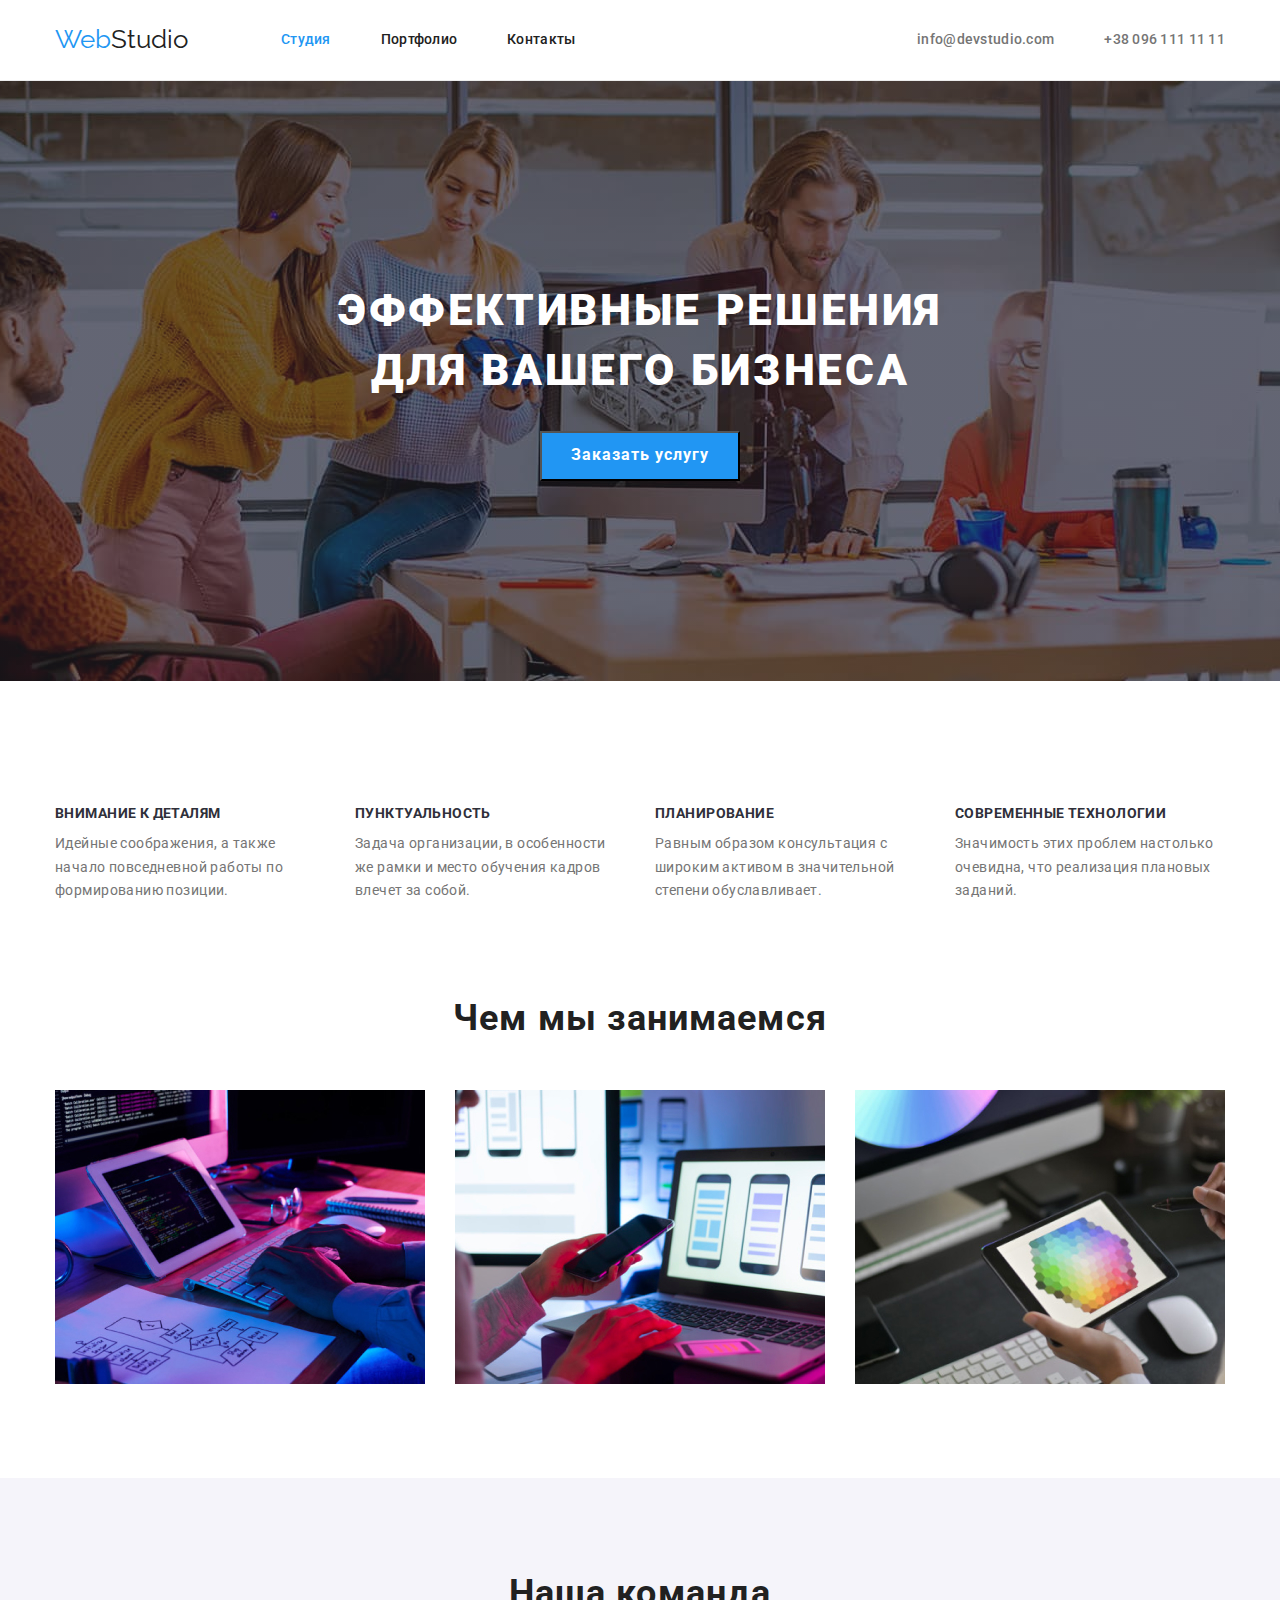
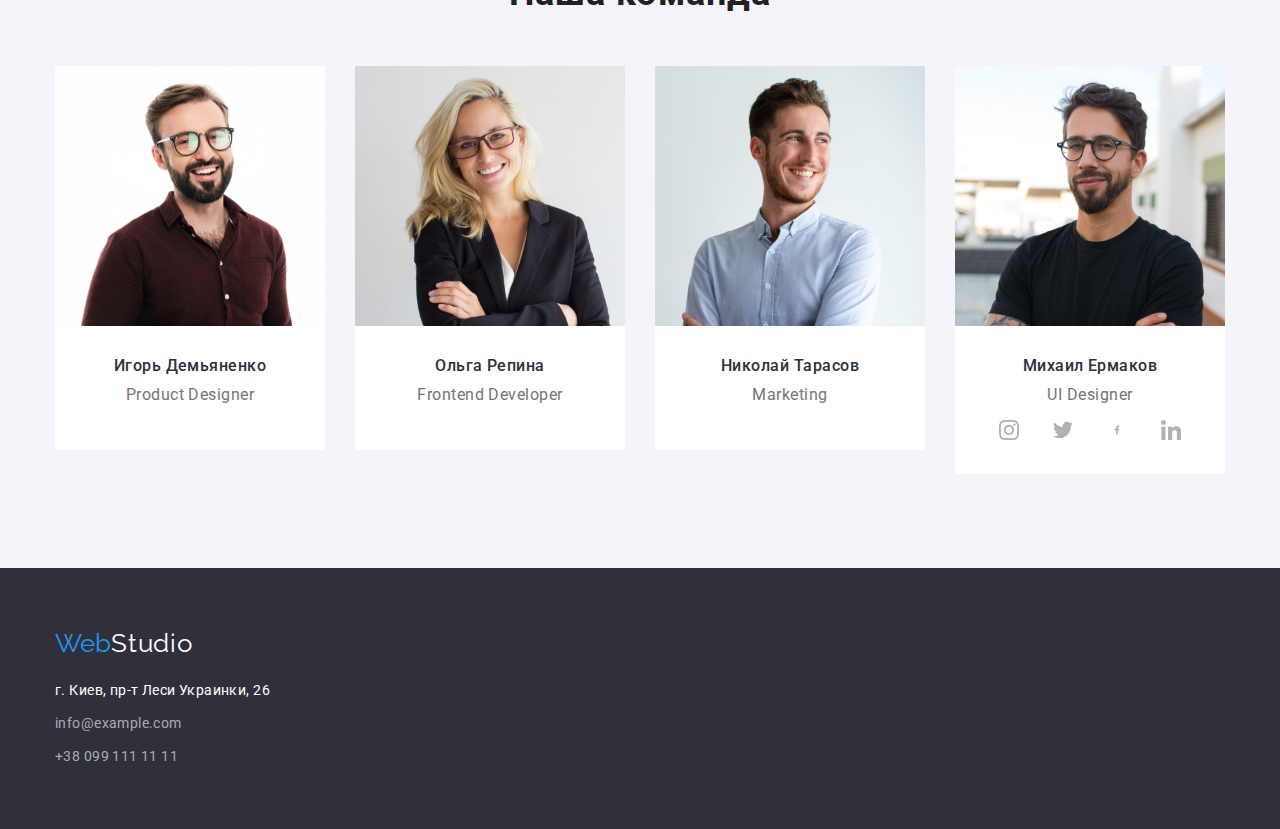
==== index.html @ e54b3e19 "Добавляет svg." ====
<!DOCTYPE html>
<html lang="en">
<head>
    <meta charset="UTF-8">
    <meta http-equiv="X-UA-Compatible" content="IE=edge">
    <meta name="viewport" content="width=device-width, initial-scale=1.0">
    <title>Document</title>
    <link href="https://fonts.googleapis.com/css2?family=Raleway:wght@700&family=Roboto:wght@400;500;700;900&display=swap" rel="stylesheet">
    <link rel="stylesheet" href="https://cdnjs.cloudflare.com/ajax/libs/modern-normalize/1.1.0/modern-normalize.min.css">
    <link rel="stylesheet" href="./css/styles.css">
</head>
<body>
    <!--Шапка-->
    <header class="header">
        <div class="container main-nav-contact">
            <nav>
                <a href="./" class="link">
                <span class="сompany-logo">Web</span><span class="сompany-logo-blak">Studio</span>
                </a>
                <ul class="sait-nav list"> 
                    <li class="sait-nav-li"><a href="./index.html" class="link-nav current">Студия</a></li>
                    <li class="sait-nav-li"><a href="./portfolio.html" class="link-nav">Портфолио</a></li>
                    <li class="sait-nav-li"><a href="" class="link-nav">Контакты</a></li>
                </ul>
            </nav>
            <ul class="list">
                <li class="work-mail-li"><a href="mailto:info@devstudio.com" class="work-mail">info@devstudio.com</a></li>
                <li class="work-mail-li"><a href="tel:+380961111111" class="work-mail"> +38 096 111 11 11</a></li>
            </ul>
        </div>
    </header>
    <main>
        <!--Заказ услуги-->
        <section class="hero overlay">
            <div class="container">
                <h1 class="hero-title">Эффективные решения <br> для вашего бизнеса</h1>
                <button type="button" class="button-clik">Заказать услугу</button>
            </div>
        </section>
        <!--Особенности-->
        
        <section class="section">
            <div class="container">
                <h2 class="visually-hidden">Преимущества</h2>
                <ul class="section-title">
                    <li class="description">
                        <h3 class="text">Внимание к деталям</h3> 
                        <p class="title">Идейные соображения, а также начало повседневной работы по формированию позиции.</p> 
                    </li>
                    <li class="description">
                        <h3 class="text">Пунктуальность</h3>
                        <p class="title">Задача организации, в особенности же рамки и место обучения кадров влечет за собой.</p>
                    </li>
                    <li class="description">
                        <h3 class="text">Планирование</h3>
                        <p class="title">Равным образом консультация с широким активом в значительной степени обуславливает.</p>
                    </li>
                    <li class="description">
                        <h3 class="text">Современные технологии</h3>
                        <p class="title">Значимость этих проблем настолько очевидна, что реализация плановых заданий.</p>
                    </li>
                </ul>
            </div>
        </section>
        
        <!--Вид деятельности-->
        
        <section class="section activity">
            <div class="container">
                <h2 class="section-title-two">Чем мы занимаемся</h2>
                <ul class="images-ul">
                    <li class="image"> 
                        <img src="./img/img.jpg" 
                        alt="Изображение программиста работаюшего за своим столом"
                        width="370">
                    </li>
                    <li class="image">
                        <img src="./img/a/img.jpg" 
                        alt="Разработка приложений для смартфонов. Синхронизация с другими гаджетами"
                        width="370">
                    </li>
                    <li class="image">
                        <img src="./img/a/b/img.jpg" 
                        alt="Художественны веб дизайн"
                        width="370">
                    </li>
                </ul>
            </div>
        </section>
        
        <!--Сотрудники-->
        
        <section class="section team">
            <div class="container">
                <h2 class="section-title-two">Наша команда</h2>
                <ul class="images">
                    <li class="image-human"><img src="./img/a/b/c/img.jpg" 
                        alt="сотрудник компании"
                        width="270"
                        height="260">
                        <div class="name-position">
                            <h3 class="section-title-name">Игорь Демьяненко</h3>
                            <p class="position">Product Designer</p>
                        </div>
                    </li>
                    <li class="image-human"><img src="./img/a/b/c/d/img.jpg" 
                        alt="сотрдник компании"
                        width="270"
                        height="260">
                        <div class="name-position">
                            <h3 class="section-title-name">Ольга Репина</h3>
                            <p class="position">Frontend Developer</p>
                        </div>
                    </li>
                    <li class="image-human"><img src="./img/a/b/c/d/e/img.jpg" 
                        alt="сотрудник компании"
                        width="270"
                        height="260">
                        <div class="name-position">
                            <h3 class="section-title-name">Николай Тарасов</h3>
                            <p class="position">Marketing</p>
                        </div>
                    </li>
                    <li class="image-human"><img src="./img/a/b/c/d/e/f/img.jpg" 
                        alt="сотрудник компании"
                        width="270"
                        height="260">
                        <div class="name-position">
                            <h3 class="section-title-name">Михаил Ермаков</h3>
                            <p class="position">UI Designer</p>
                            <ul class="actions">
                                <li class="network">
                                    <a href="">
                                        <svg class="link-social-network">
                                            <use href="./img/icons.svg.svg#icon-instagram"></use>
                                        </svg>
                                    </a>
                                </li>
                                <li class="network">
                                    <a href="">
                                        <svg class="link-social-network">
                                            <use href="./img/icons.svg.svg#icon-twitter"></use>
                                        </svg>
                                    </a>
                                </li>
                                <li class="network">
                                    <a href="">
                                        <svg class="link-social-network">
                                            <use href="./img/icons.svg.svg#icon-facebook"></use>
                                        </svg>
                                    </a>
                            
                                </li>
                                <li class="network">
                                    <a href="">
                                        <svg class="link-social-network">
                                            <use href="./img/icons.svg.svg#icon-linkedin"></use>
                                        </svg>
                                    </a>
                                </li>
                            </ul>
                        </div>
                    </li>
                </ul>
            </div>
        </section>
        
    </main>
    <!--Подвал-->
    <footer class="footer">
        <div class="container container-footer">
            <a href="./" class="сompany-logo">Web<span class="company-logo-white">Studio</span></a>
            <address class="address">
                <ul class="footer-items">
                    <li class="footer-contacts">
                        <a href="https://www.google.com.ua/maps/place/%D0%B1%D1%83%D0%BB.+%D0%9B%D0%B5%D1%81%D0%B8+%D0%A3%D0%BA%D1%80%D0%B0%D0%B8%D0%BD%D0%BA%D0%B8,+26,+%D0%9A%D0%B8%D0%B5%D0%B2,+02000/@50.4265807,30.5361918,17z/data=!3m1!4b1!4m5!3m4!1s0x40d4cf0e033ecbe9:0x57a4dffefec77da0!8m2!3d50.4265807!4d30.5383858?hl=ru"
                            class="contacts" target="_blank">г. Киев, пр-т Леси Украинки, 26
                        </a>
                    </li>
                    <li class="footer-contacts">
                        <a href="mailto:info@example.com" class="contact">info@example.com</a>
                    </li>
                    <li class="footer-contacts">
                        <a href="tel:+380991111111" class="contact">+38 099 111 11 11</a>
                    </li>
                </ul>
            </address>
        </div>
    </footer>
        
</body>
</html>
---- css/styles.css ----
/* Стили для index.html */
html {
  box-sizing: border-box;
}
*,
*::before,
*::after {
  box-sizing: inherit;
}
:root {
  --primary-text-color: #2f303a;
  --title-text-color: #212121;
  --accent-color: #2196f3;
  --complementary-color: #ffffff;
  --complementary-text: #757575;
}
body {
  color: var(--primary-text-color);
  font-family: Roboto, sans-serif;
}
h1,
h2,
h3,
p {
  margin: 0 auto;
}
ul {
  margin: 0;
  padding: 0;
}
.container {
  width: 1200px;
  padding-left: 15px;
  padding-right: 15px;
  margin: 0 auto;
}
a {
  text-decoration: none;
  color: var(--title-text-color);
}
.header {
  border-bottom: 1px solid #ececec;
}
.list {
  list-style: none;
  
  margin-left: auto;
  padding: 0;
  display: flex;
}
.work-mail:hover,
.work-mail:focus {
  color: var(--accent-color);
}
.work-mail {
  letter-spacing: 0.02em;
  font-weight: 500;
  font-size: 14px;
  line-height: 1.14;
}
.work-mail-li:not(:first-child) {
margin-left: 50px;
}
/* Main-nav-contact */
.main-nav-contact {
  display: flex;
  align-items: center;
  justify-content: space-between;
}
nav {
  display: flex;
}

/* site nav */
.sait-nav .link-nav {
  color: var(--title-text-color);
}
.sait-nav .link-nav:hover,
.sait-nav .link-nav:focus {
  color: var(--accent-color);
}
.sait-nav {
  letter-spacing: 0.02em;
  font-weight: 500;
  font-size: 14px;
  line-height: 1.14;

  margin-left: 93px;
  display: flex;
}
.sait-nav-li:not(:first-child) {
  margin-left: 50px;
}
.sait-nav .link-nav.current {
  color: var(--accent-color);
}
.link {
  padding-top: 24px;
  padding-bottom: 24px;
}
.link-nav {
  padding-top: 32px;
  padding-bottom: 32px;
  display: block;
}

.link-nav .link {
  letter-spacing: 0.03em;
  color: var(--accent-color);

  display: inline-block;
}
.сompany-logo {
  color: var(--accent-color);
  font-family: Raleway;
  font-size: 26px;
  line-height: 1.2;
}
.сompany-logo-blak {
  color: var(--title-text-color);
  font-family: Raleway;
  font-size: 26px;
  line-height: 1.2;
}
.work-mail {
  color: var(--complementary-text);

  padding-top: 32px;
  padding-bottom: 32px;
  display: flex;
}
/* hero */
.hero {
  background-color: var(--primary-text-color);
  text-align: center;
  padding-top: 200px;
  padding-bottom: 200px;
}
.hero-title {
  letter-spacing: 0.06em;
  color: var(--complementary-color);
  font-weight: 900;
  font-size: 44px;
  line-height: 1.36;
  text-align: center;
  text-transform: uppercase;

  margin-bottom: 30px;
}
.overlay {
  max-width: 1600px;
  height: 600px;
  margin-left: auto;
  margin-right: auto;
  background-image: linear-gradient(
    to right, rgba(47, 48, 58, 0.4), 
              rgba(47, 48, 58, 0.4)),
  url(../img/Img\ hero.jpg);
  background-repeat: no-repeat;
  background-size: cover;
  background-position: center;
}
.button-clik {
  letter-spacing: 0.06em;
  color: var(--complementary-color);
  background-color: var(--accent-color);
  cursor: pointer;
  font-weight: 700;
  font-size: 16px;
  line-height: 1.9;

  padding: 10 32px;
  min-width: 200px;
  min-height: 50px;
}
/* section */
.section {
  padding-top: 94px;
  padding-bottom: 94px;
}
.section-title {
  display: flex;
}
.activity {
  padding-top: 0;
}
.team {
  background-color: #f5f4fa;
}
.text {
  letter-spacing: 0.03em;
  font-weight: bold;
  font-size: 14px;
  line-height: 1.2;
  text-transform: uppercase;

  margin-top: 30px;
}
.title {
  letter-spacing: 0.03em;
  color: var(--complementary-text);
  font-weight: 400;
  font-size: 14px;
  line-height: 1.7;

  max-width: 270px;
  margin-top: 10px;
}
.description:not(:first-child) {
  margin-left: 30px;
}
/*.description::before {
  display: block;
  content: '';
  height: 120px;
  background-size: contain;
  background-repeat: no-repeat;
  background-position: center;
  background-color: #F5F4FA;
  border-radius: 4px;
}
.icon-antena::before {
  background-image: url(../img/antenna\ 1.svg);
  background-size: 70px;
}
.icon-clock::before {
  background-image: url(../img/clock\ 1.svg);
  background-size: 70px;
}
.icon-diagram::before {
  background-image: url(../img/diagram\ 1.svg);
  background-size: 70px;
}
.icon-astronaut::before {
  background-image: url(../img/astronaut\ 1.svg);
  background-size: 70px;
}*/
.section-title-two {
  letter-spacing: 0.03em;
  font-weight: bold;
  color: var(--title-text-color);
  font-size: 36px;
  line-height: 1.2;
  text-align: center;

  margin-bottom: 50px;
}
.images-ul {
  display: flex;
}
img {
  display: block;
  max-width: 100%;
  height: auto;
}
.image {
margin-right: 30px;
}
.image:nth-child(3n) {
  margin-right: 0;
}
.images {
  display: flex;
}
.image-human:not(:last-child) {
  margin-right: 30px;
}
.section-title-name {
  letter-spacing: 0.03em;
  font-weight: 500;
  font-size: 16px;
  line-height: 1.2;
  text-align: center;

  margin-bottom: 10px;
}
.position {
  letter-spacing: 0.03em;
  font-weight: normal;
  color: var(--complementary-text);
  font-size: 16px;
  line-height: 1.2;
  text-align: center;

  margin-bottom: 16px;
}
.name-position {
  padding-top: 30px;
  padding-bottom: 30px;
  background-color: var(--complementary-color);
  border-radius: 0px 0px 4px 4px;
}
.actions {
  display: flex;
  justify-content: center;
  list-style: none;
}
.link-social-network {
  width: 20px;
  height: 20px;
}
.network:not(:last-child) {
  margin-right: 34px;
  
}
/* Footer */
.footer {
  background-color: var(--primary-text-color);

  padding-top: 60px;
  padding-bottom: 60px;
}
.footer-contacts:not(:last-child) {
  margin-bottom: 9px;
}
.company-logo-white {
  letter-spacing: 0.03em;
  color: var(--complementary-color);
  font-size: 26px;

  display: inline-block;
}
.address {
  letter-spacing: 0.03em;
  color: var(--complementary-color);
  font-style: normal;
  font-size: 14px;
  line-height: 1.7;

  margin-top: 20px;
}
.contact {
  color: rgba(255, 255, 255, 0.6);
}
.contact:hover {
  color: var(--accent-color);
}
.contacts {
  color: var(--complementary-color);
}
.contacts:hover {
  color: var(--accent-color);
}

/* Стили для portfolio.html */
ul {
  list-style: none;
}
.visually-hidden {
  position: absolute;
  white-space: nowrap;
  width: 1px;
  height: 1px;
  overflow: hidden;
  border: 0;
  padding: 0;
  clip: rect(0 0 0 0);
  clip-path: inset(50%);
  margin: -1px;
}
.btn {
  display: flex;
  justify-content: center;
  margin-bottom: 50px;
}
.btn-list:not(:last-child) {
  margin-right: 8px;
}
.pointer {
  color: var(--title-text-color);
  background-color: #f5f4fa;
  cursor: pointer;
  font-weight: 500;

  border-radius: 4px;
  padding: 6 22px;
  min-width: 73px;
  min-height: 38px;
}
.oll {
  color: var(--complementary-color);
  background-color: var(--accent-color);
}
.pointer:hover {
  color: var(--complementary-color);
  background-color: var(--accent-color);
}
/* Портфолио */
.images-portfolio {
  display: flex;
  flex-wrap: wrap;
  padding: 0;
}
.image-portfolio {
  margin-bottom: 30px;
  margin-right: 30px;
  display: flex;
  flex-wrap: wrap;
}
.image-portfolio:nth-child(3n) {
  margin-right: 0;
}
.image-portfolio:nth-child(1n+7) {
  margin-bottom: 0;
}
.text-portfolio {
  letter-spacing: 0.06em;
  font-weight: 700;
  font-size: 18px;
  line-height: 2;
}
.text-filter {
  color: var(--complementary-text);
  letter-spacing: 0.03em;
  font-size: 16px;
  line-height: 1.9;
}
.portfolio-filter {
  padding: 20px 24px 20px 24px;
  border-bottom: 1px solid #eeeeee;
  border-left: 1px solid #eeeeee;
  border-right: 1px solid #eeeeee;
}
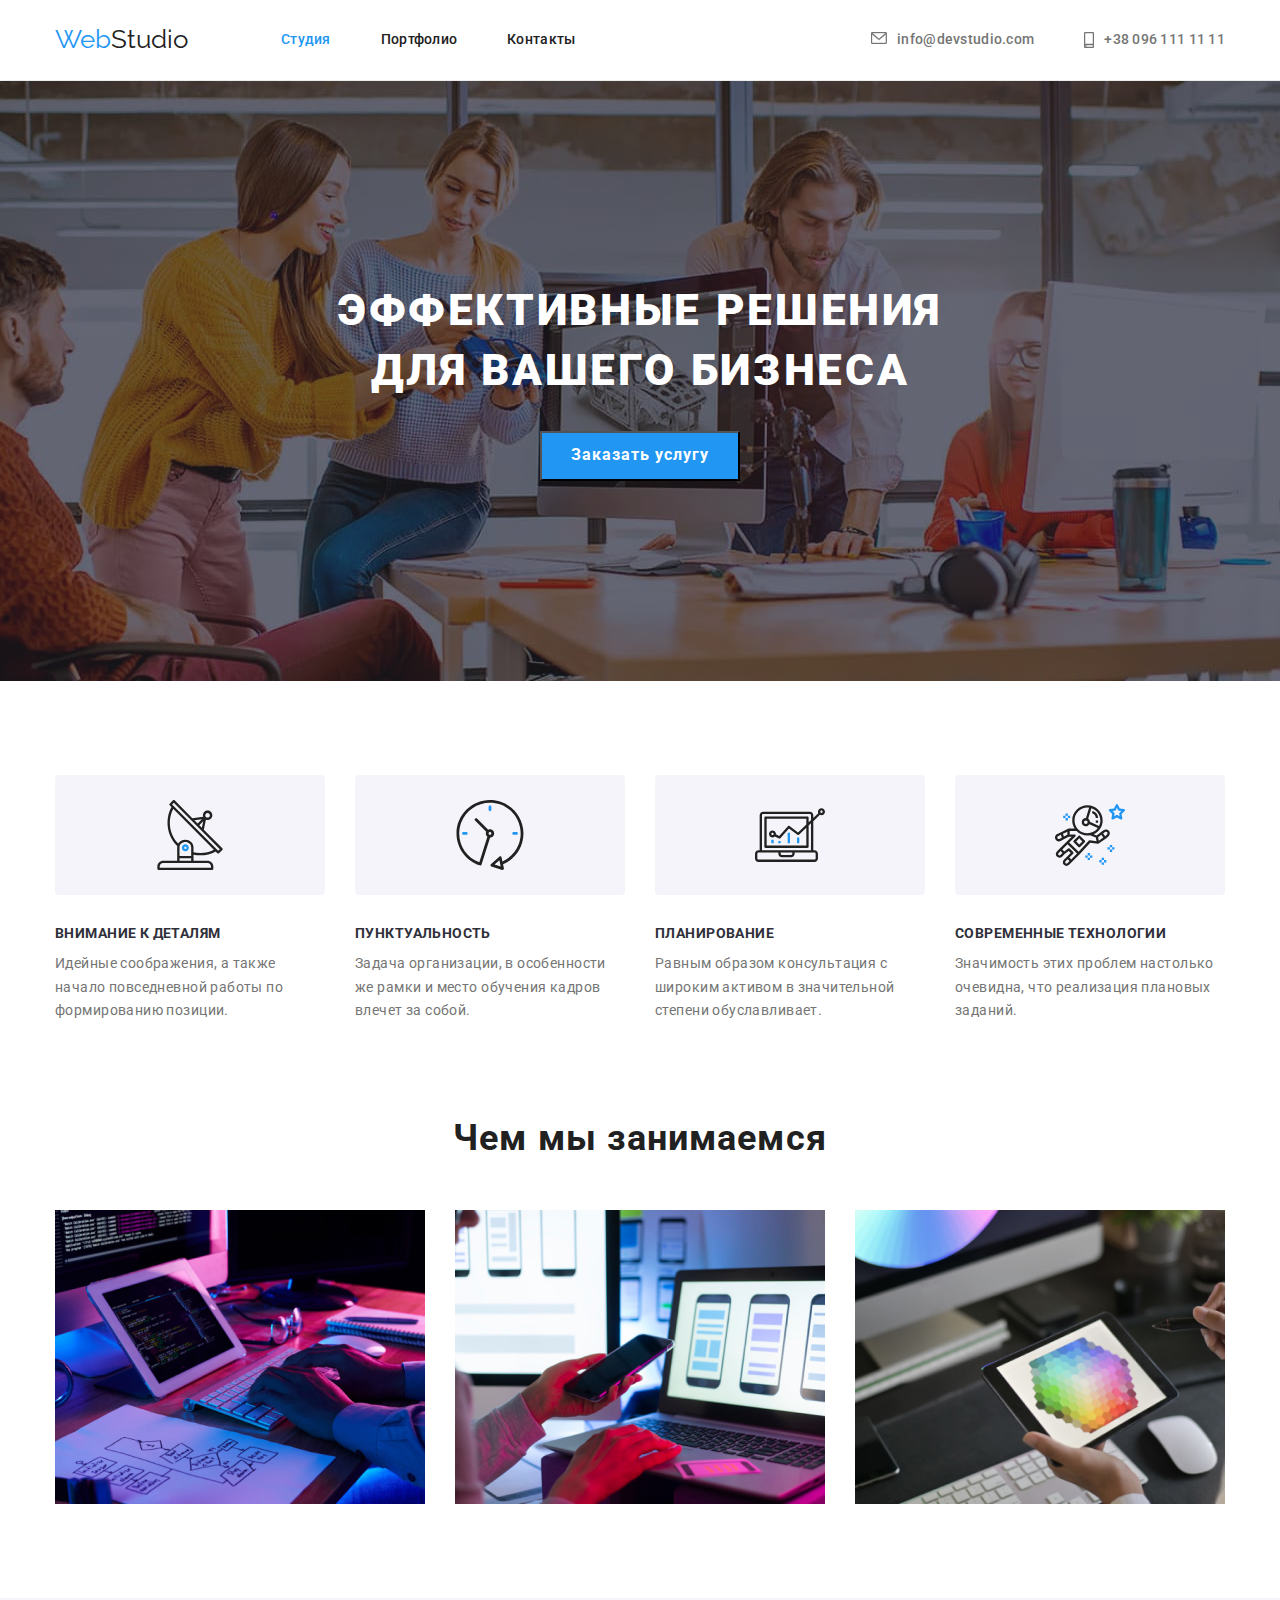
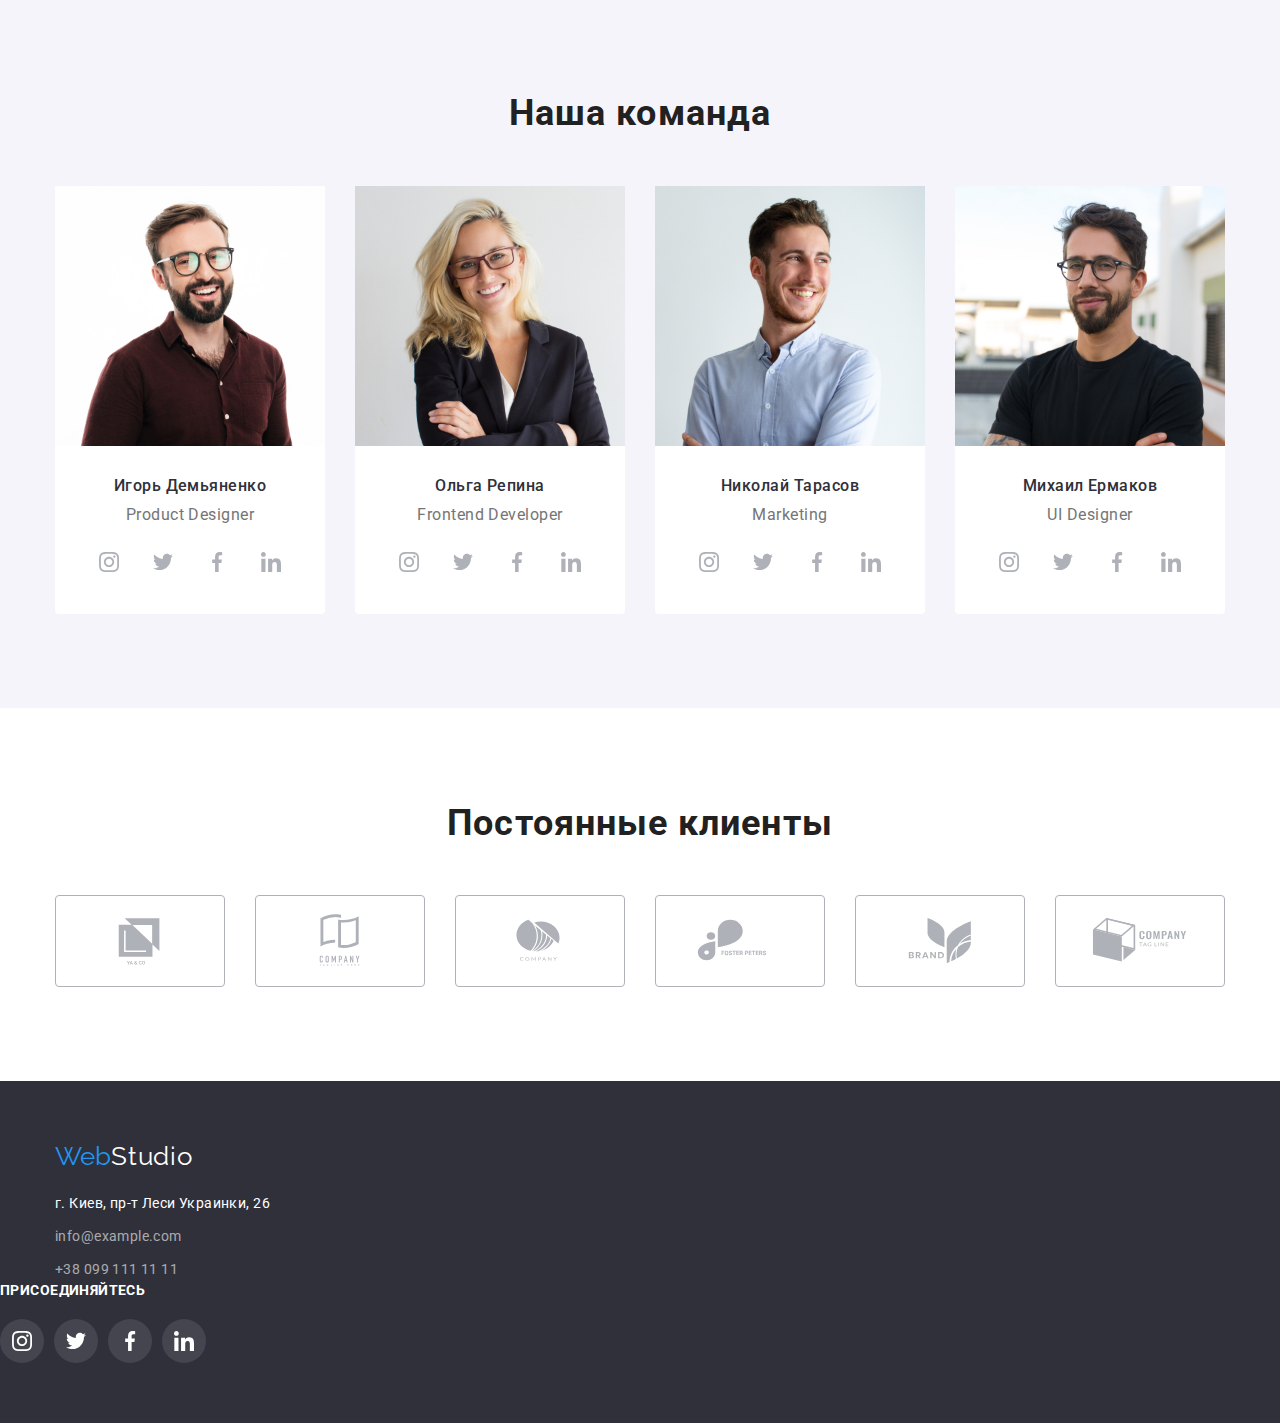
==== commit 57420332: "Добавляет svg." ====
--- a/index.html
+++ b/index.html
@@ -10,7 +10,9 @@
     <link rel="stylesheet" href="./css/styles.css">
 </head>
 <body>
+    
     <!--Шапка-->
+    
     <header class="header">
         <div class="container main-nav-contact">
             <nav>
@@ -24,19 +26,28 @@
                 </ul>
             </nav>
             <ul class="list">
-                <li class="work-mail-li"><a href="mailto:info@devstudio.com" class="work-mail">info@devstudio.com</a></li>
-                <li class="work-mail-li"><a href="tel:+380961111111" class="work-mail"> +38 096 111 11 11</a></li>
+                <li class="work-mail-li"><a href="mailto:info@devstudio.com" class="work-mail">
+                <svg class="icon-mail-smartphone" width="16" height="12">
+                    <use href="./img/icons-svg.svg#icon-mail"></use>
+                </svg>info@devstudio.com</a></li>
+                <li class="work-mail-li"><a href="tel:+380961111111" class="work-mail"> 
+                <svg class="icon-mail-smartphone" width="10" height="16">
+                    <use href="./img/icons-svg.svg#icon-smartphone"></use>
+                </svg>+38 096 111 11 11</a></li>
             </ul>
         </div>
     </header>
     <main>
+        
         <!--Заказ услуги-->
+        
         <section class="hero overlay">
             <div class="container">
                 <h1 class="hero-title">Эффективные решения <br> для вашего бизнеса</h1>
                 <button type="button" class="button-clik">Заказать услугу</button>
             </div>
         </section>
+        
         <!--Особенности-->
         
         <section class="section">
@@ -44,18 +55,38 @@
                 <h2 class="visually-hidden">Преимущества</h2>
                 <ul class="section-title">
                     <li class="description">
+                        <div class="description-svg">
+                            <svg class="icon-description">
+                                <use href="./img/icons-svg.svg#icon-antenna"></use>
+                            </svg>
+                        </div>
                         <h3 class="text">Внимание к деталям</h3> 
                         <p class="title">Идейные соображения, а также начало повседневной работы по формированию позиции.</p> 
                     </li>
                     <li class="description">
+                        <div class="description-svg">
+                            <svg class="icon-description">
+                                <use href="./img/icons-svg.svg#icon-clock"></use>
+                            </svg>
+                        </div>
                         <h3 class="text">Пунктуальность</h3>
                         <p class="title">Задача организации, в особенности же рамки и место обучения кадров влечет за собой.</p>
                     </li>
                     <li class="description">
+                        <div class="description-svg">
+                            <svg class="icon-description">
+                                <use href="./img/icons-svg.svg#icon-diagram"></use>
+                            </svg>
+                        </div>
                         <h3 class="text">Планирование</h3>
                         <p class="title">Равным образом консультация с широким активом в значительной степени обуславливает.</p>
                     </li>
                     <li class="description">
+                        <div class="description-svg">
+                            <svg class="icon-description">
+                                <use href="./img/icons-svg.svg#icon-astronaut"></use>
+                            </svg>
+                        </div>
                         <h3 class="text">Современные технологии</h3>
                         <p class="title">Значимость этих проблем настолько очевидна, что реализация плановых заданий.</p>
                     </li>
@@ -101,6 +132,36 @@
                         <div class="name-position">
                             <h3 class="section-title-name">Игорь Демьяненко</h3>
                             <p class="position">Product Designer</p>
+                            <ul class="networks">
+                                <li class="network"> 
+                                   <a href="" class="network-link">
+                                       <svg class="link-social-network" width="20" height="20">
+                                           <use href="./img/icons-svg.svg#icon-instagram"></use>
+                                       </svg>
+                                   </a>
+                                </li>
+                                <li class="network">
+                                   <a href="" class="network-link">
+                                       <svg class="link-social-network" width="20" height="20">
+                                           <use href="./img/icons-svg.svg#icon-twitter"></use>
+                                       </svg>
+                                   </a>
+                                </li>
+                                <li class="network">
+                                   <a href="" class="network-link">
+                                       <svg class="link-social-network" width="20" height="20">
+                                           <use href="./img/icons-svg.svg#icon-facebook"></use>
+                                       </svg>
+                                   </a>
+                                </li>
+                                <li class="network">
+                                   <a href="" class="network-link">
+                                       <svg class="link-social-network" width="20" height="20">
+                                           <use href="./img/icons-svg.svg#icon-linkedin"></use>
+                                       </svg>
+                                   </a>
+                                </li>
+                           </ul>
                         </div>
                     </li>
                     <li class="image-human"><img src="./img/a/b/c/d/img.jpg" 
@@ -110,6 +171,36 @@
                         <div class="name-position">
                             <h3 class="section-title-name">Ольга Репина</h3>
                             <p class="position">Frontend Developer</p>
+                            <ul class="networks">
+                                <li class="network"> 
+                                   <a href="" class="network-link">
+                                       <svg class="link-social-network" width="20" height="20">
+                                           <use href="./img/icons-svg.svg#icon-instagram"></use>
+                                       </svg>
+                                   </a>
+                                </li>
+                                <li class="network">
+                                   <a href="" class="network-link">
+                                       <svg class="link-social-network" width="20" height="20">
+                                           <use href="./img/icons-svg.svg#icon-twitter"></use>
+                                       </svg>
+                                   </a>
+                                </li>
+                                <li class="network">
+                                   <a href="" class="network-link">
+                                       <svg class="link-social-network" width="20" height="20">
+                                           <use href="./img/icons-svg.svg#icon-facebook"></use>
+                                       </svg>
+                                   </a>
+                                </li>
+                                <li class="network">
+                                   <a href="" class="network-link">
+                                       <svg class="link-social-network" width="20" height="20">
+                                           <use href="./img/icons-svg.svg#icon-linkedin"></use>
+                                       </svg>
+                                   </a>
+                                </li>
+                            </ul>
                         </div>
                     </li>
                     <li class="image-human"><img src="./img/a/b/c/d/e/img.jpg" 
@@ -119,6 +210,36 @@
                         <div class="name-position">
                             <h3 class="section-title-name">Николай Тарасов</h3>
                             <p class="position">Marketing</p>
+                            <ul class="networks">
+                                <li class="network"> 
+                                   <a href="" class="network-link">
+                                       <svg class="link-social-network" width="20" height="20">
+                                           <use href="./img/icons-svg.svg#icon-instagram"></use>
+                                       </svg>
+                                   </a>
+                                </li>
+                                <li class="network">
+                                   <a href="" class="network-link">
+                                       <svg class="link-social-network" width="20" height="20">
+                                           <use href="./img/icons-svg.svg#icon-twitter"></use>
+                                       </svg>
+                                   </a>
+                                </li>
+                                <li class="network">
+                                   <a href="" class="network-link">
+                                       <svg class="link-social-network" width="20" height="20">
+                                           <use href="./img/icons-svg.svg#icon-facebook"></use>
+                                       </svg>
+                                   </a>
+                                </li>
+                                <li class="network">
+                                   <a href="" class="network-link">
+                                       <svg class="link-social-network" width="20" height="20">
+                                           <use href="./img/icons-svg.svg#icon-linkedin"></use>
+                                       </svg>
+                                   </a>
+                                </li>
+                            </ul>
                         </div>
                     </li>
                     <li class="image-human"><img src="./img/a/b/c/d/e/f/img.jpg" 
@@ -128,33 +249,33 @@
                         <div class="name-position">
                             <h3 class="section-title-name">Михаил Ермаков</h3>
                             <p class="position">UI Designer</p>
-                            <ul class="actions">
-                                <li class="network">
-                                    <a href="">
-                                        <svg class="link-social-network">
-                                            <use href="./img/icons.svg.svg#icon-instagram"></use>
+                            <ul class="networks">
+                                <li class="network"> 
+                                    <a href="" class="network-link">
+                                        <svg class="link-social-network" width="20" height="20">
+                                            <use href="./img/icons-svg.svg#icon-instagram"></use>
                                         </svg>
                                     </a>
                                 </li>
                                 <li class="network">
-                                    <a href="">
-                                        <svg class="link-social-network">
-                                            <use href="./img/icons.svg.svg#icon-twitter"></use>
+                                    <a href="" class="network-link">
+                                        <svg class="link-social-network" width="20" height="20">
+                                            <use href="./img/icons-svg.svg#icon-twitter"></use>
                                         </svg>
                                     </a>
                                 </li>
                                 <li class="network">
-                                    <a href="">
-                                        <svg class="link-social-network">
-                                            <use href="./img/icons.svg.svg#icon-facebook"></use>
+                                    <a href="" class="network-link">
+                                        <svg class="link-social-network" width="20" height="20">
+                                            <use href="./img/icons-svg.svg#icon-facebook"></use>
                                         </svg>
                                     </a>
                             
                                 </li>
                                 <li class="network">
-                                    <a href="">
-                                        <svg class="link-social-network">
-                                            <use href="./img/icons.svg.svg#icon-linkedin"></use>
+                                    <a href="" class="network-link">
+                                        <svg class="link-social-network" width="20" height="20">
+                                            <use href="./img/icons-svg.svg#icon-linkedin"></use>
                                         </svg>
                                     </a>
                                 </li>
@@ -164,9 +285,59 @@
                 </ul>
             </div>
         </section>
-        
+        <section class="section">
+            <div class="container">
+                <h2 class="section-clients">Постоянные клиенты</h2>
+                <ul class="section-clients-list">
+                    <li class="client-item">
+                        <div class="section-clients-logo">
+                            <svg class="client-icon-logo">
+                                <use href="./img/icons-svg.svg#icon-Logo"></use>
+                            </svg>
+                        </div>
+                    </li>
+                    <li class="client-item">
+                        <div class="section-clients-logo">
+                            <svg class="client-icon-logo">
+                                <use href="./img/icons-svg.svg#icon-Logo-1"></use>
+                            </svg>
+                        </div>
+                    </li>
+                    <li class="client-item">
+                        <div class="section-clients-logo">
+                            <svg class="client-icon-logo">
+                                <use href="./img/icons-svg.svg#icon-Logo-2"></use>
+                            </svg>
+                        </div>
+                    </li>
+                    <li class="client-item">
+                        <div class="section-clients-logo">
+                            <svg class="client-icon-logo">
+                                <use href="./img/icons-svg.svg#icon-Logo-3"></use>
+                            </svg>
+                        </div>
+                    </li>
+                    <li class="client-item">
+                        <div class="section-clients-logo">
+                            <svg class="client-icon-logo">
+                                <use href="./img/icons-svg.svg#icon-Logo-4"></use>
+                            </svg>
+                        </div>
+                    </li>
+                    <li class="client-item">
+                        <div class="section-clients-logo">
+                            <svg class="client-icon-logo">
+                                <use href="./img/icons-svg.svg#icon-Logo-5"></use>
+                            </svg>
+                        </div>
+                    </li>
+                </ul>
+            </div>
+        </section>
     </main>
+    
     <!--Подвал-->
+    
     <footer class="footer">
         <div class="container container-footer">
             <a href="./" class="сompany-logo">Web<span class="company-logo-white">Studio</span></a>
@@ -186,6 +357,40 @@
                 </ul>
             </address>
         </div>
+        <div class="footer-link">
+            <h3 class="footer-title">присоединяйтесь</h3>
+            <ul class="footer-networks">
+                <li class="network">
+                    <a href="" class="footer-network-link">
+                        <svg class="footer-social-network" width="20" height="20">
+                            <use href="./img/icons-svg.svg#icon-instagram"></use>
+                        </svg>
+                    </a>
+                </li>
+                <li class="network">
+                    <a href="" class="footer-network-link">
+                        <svg class="footer-social-network" width="20" height="20">
+                            <use href="./img/icons-svg.svg#icon-twitter"></use>
+                        </svg>
+                    </a>
+                </li>
+                <li class="network">
+                    <a href="" class="footer-network-link">
+                        <svg class="footer-social-network" width="20" height="20">
+                            <use href="./img/icons-svg.svg#icon-facebook"></use>
+                        </svg>
+                    </a>
+        
+                </li>
+                <li class="network">
+                    <a href="" class="footer-network-link">
+                        <svg class="footer-social-network" width="20" height="20">
+                            <use href="./img/icons-svg.svg#icon-linkedin"></use>
+                        </svg>
+                    </a>
+                </li>
+            </ul>
+        </div>
     </footer>
         
 </body>
--- a/css/styles.css
+++ b/css/styles.css
@@ -1,4 +1,5 @@
 /* Стили для index.html */
+
 html {
   box-sizing: border-box;
 }
@@ -59,9 +60,18 @@
   line-height: 1.14;
 }
 .work-mail-li:not(:first-child) {
-margin-left: 50px;
-}
+  margin-left: 50px;
+}
+.icon-mail-smartphone {
+  margin-right: 10px;
+  stroke: currentColor; 
+}
+.icon-smartphone:hover {
+  stroke: var(--accent-color);
+}
+
 /* Main-nav-contact */
+
 .main-nav-contact {
   display: flex;
   align-items: center;
@@ -72,6 +82,7 @@
 }
 
 /* site nav */
+
 .sait-nav .link-nav {
   color: var(--title-text-color);
 }
@@ -129,7 +140,9 @@
   padding-bottom: 32px;
   display: flex;
 }
+
 /* hero */
+
 .hero {
   background-color: var(--primary-text-color);
   text-align: center;
@@ -173,7 +186,9 @@
   min-width: 200px;
   min-height: 50px;
 }
+
 /* section */
+
 .section {
   padding-top: 94px;
   padding-bottom: 94px;
@@ -209,32 +224,19 @@
 .description:not(:first-child) {
   margin-left: 30px;
 }
-/*.description::before {
-  display: block;
-  content: '';
+.description-svg {
+  display: flex;
+  align-items: center;
+  justify-content: center;
+  width: 270px;
   height: 120px;
-  background-size: contain;
-  background-repeat: no-repeat;
-  background-position: center;
   background-color: #F5F4FA;
   border-radius: 4px;
 }
-.icon-antena::before {
-  background-image: url(../img/antenna\ 1.svg);
-  background-size: 70px;
-}
-.icon-clock::before {
-  background-image: url(../img/clock\ 1.svg);
-  background-size: 70px;
-}
-.icon-diagram::before {
-  background-image: url(../img/diagram\ 1.svg);
-  background-size: 70px;
-}
-.icon-astronaut::before {
-  background-image: url(../img/astronaut\ 1.svg);
-  background-size: 70px;
-}*/
+.icon-description {
+  width: 70px;
+  height: 70px;
+}
 .section-title-two {
   letter-spacing: 0.03em;
   font-weight: bold;
@@ -290,20 +292,73 @@
   background-color: var(--complementary-color);
   border-radius: 0px 0px 4px 4px;
 }
-.actions {
-  display: flex;
-  justify-content: center;
-  list-style: none;
+.networks {
+  display: flex;
+  justify-content: center;
+}
+.network:not(:last-child) {
+  margin-right: 10px;
+}
+.network-link {
+  width: 44px;
+  height: 44px;
+  border-radius: 50%;
+  display: flex;
+  align-items: center; 
+  justify-content: center;
+}
+.network-link:hover,
+.network-link:focus {
+  background-color: var(--accent-color);
+}
+.network-link:hover .link-social-network {
+  fill: var(--complementary-color);
 }
 .link-social-network {
-  width: 20px;
-  height: 20px;
-}
-.network:not(:last-child) {
-  margin-right: 34px;
-  
-}
+  fill: #AFB1B8;
+}
+.section-clients {
+  font-weight: bold;
+  color: var(--title-text-color);
+  font-size: 36px;
+  line-height: 1.2;
+  text-align: center;
+  letter-spacing: 0.03em;
+
+  margin-bottom: 50px;
+}
+.section-clients-logo {
+  display: flex;
+  align-items: center;
+  justify-content: center;
+  width: 170px;
+  height: 92px;
+  border: 1px solid #AFB1B8;
+  border-radius: 4px;
+  cursor: pointer;
+}
+.section-clients-list {
+  display: flex;
+  align-items: center;
+  justify-content: center;
+}
+
+.section-clients-logo:hover {
+  border-color: var(--accent-color);
+}
+.section-clients-logo:hover .client-icon-logo { 
+  fill: var(--accent-color);
+}
+.client-item:not(:last-child) {
+  margin-right: 30px;
+}
+.client-icon-logo {
+  width: 106px;
+  height: 60px;
+}
+
 /* Footer */
+
 .footer {
   background-color: var(--primary-text-color);
 
@@ -341,8 +396,43 @@
 .contacts:hover {
   color: var(--accent-color);
 }
+.container-footer .footer-link {
+  display: flex;
+  
+}
+.footer-title {
+  color: var(--complementary-color);
+  font-weight: bold;
+  font-size: 14px;
+  line-height: 1.2;
+  letter-spacing: 0.03em;
+  text-transform: uppercase;
+
+  margin-bottom: 20px;
+}
+.footer-networks {
+  display: flex;
+  
+}
+.footer-network-link {
+  width: 44px;
+  height: 44px;
+  border-radius: 50%;
+  background-color: rgba(255, 255, 255, 0.1);
+  display: flex;
+  align-items: center;
+  justify-content: center;
+}
+.footer-network-link:hover,
+.footer-network-link:focus {
+  background-color: var(--accent-color);
+}
+.footer-social-network {
+  fill: var(--complementary-color);
+}
 
 /* Стили для portfolio.html */
+
 ul {
   list-style: none;
 }
@@ -385,7 +475,16 @@
   color: var(--complementary-color);
   background-color: var(--accent-color);
 }
+
 /* Портфолио */
+
+.card-link:hover,
+.card-link:focus {
+box-shadow: 0px 1px 1px rgba(0, 0, 0, 0.12),
+0px 4px 4px rgba(0, 0, 0, 0.06),
+1px 4px 6px rgba(0, 0, 0, 0.16);
+}
+
 .images-portfolio {
   display: flex;
   flex-wrap: wrap;
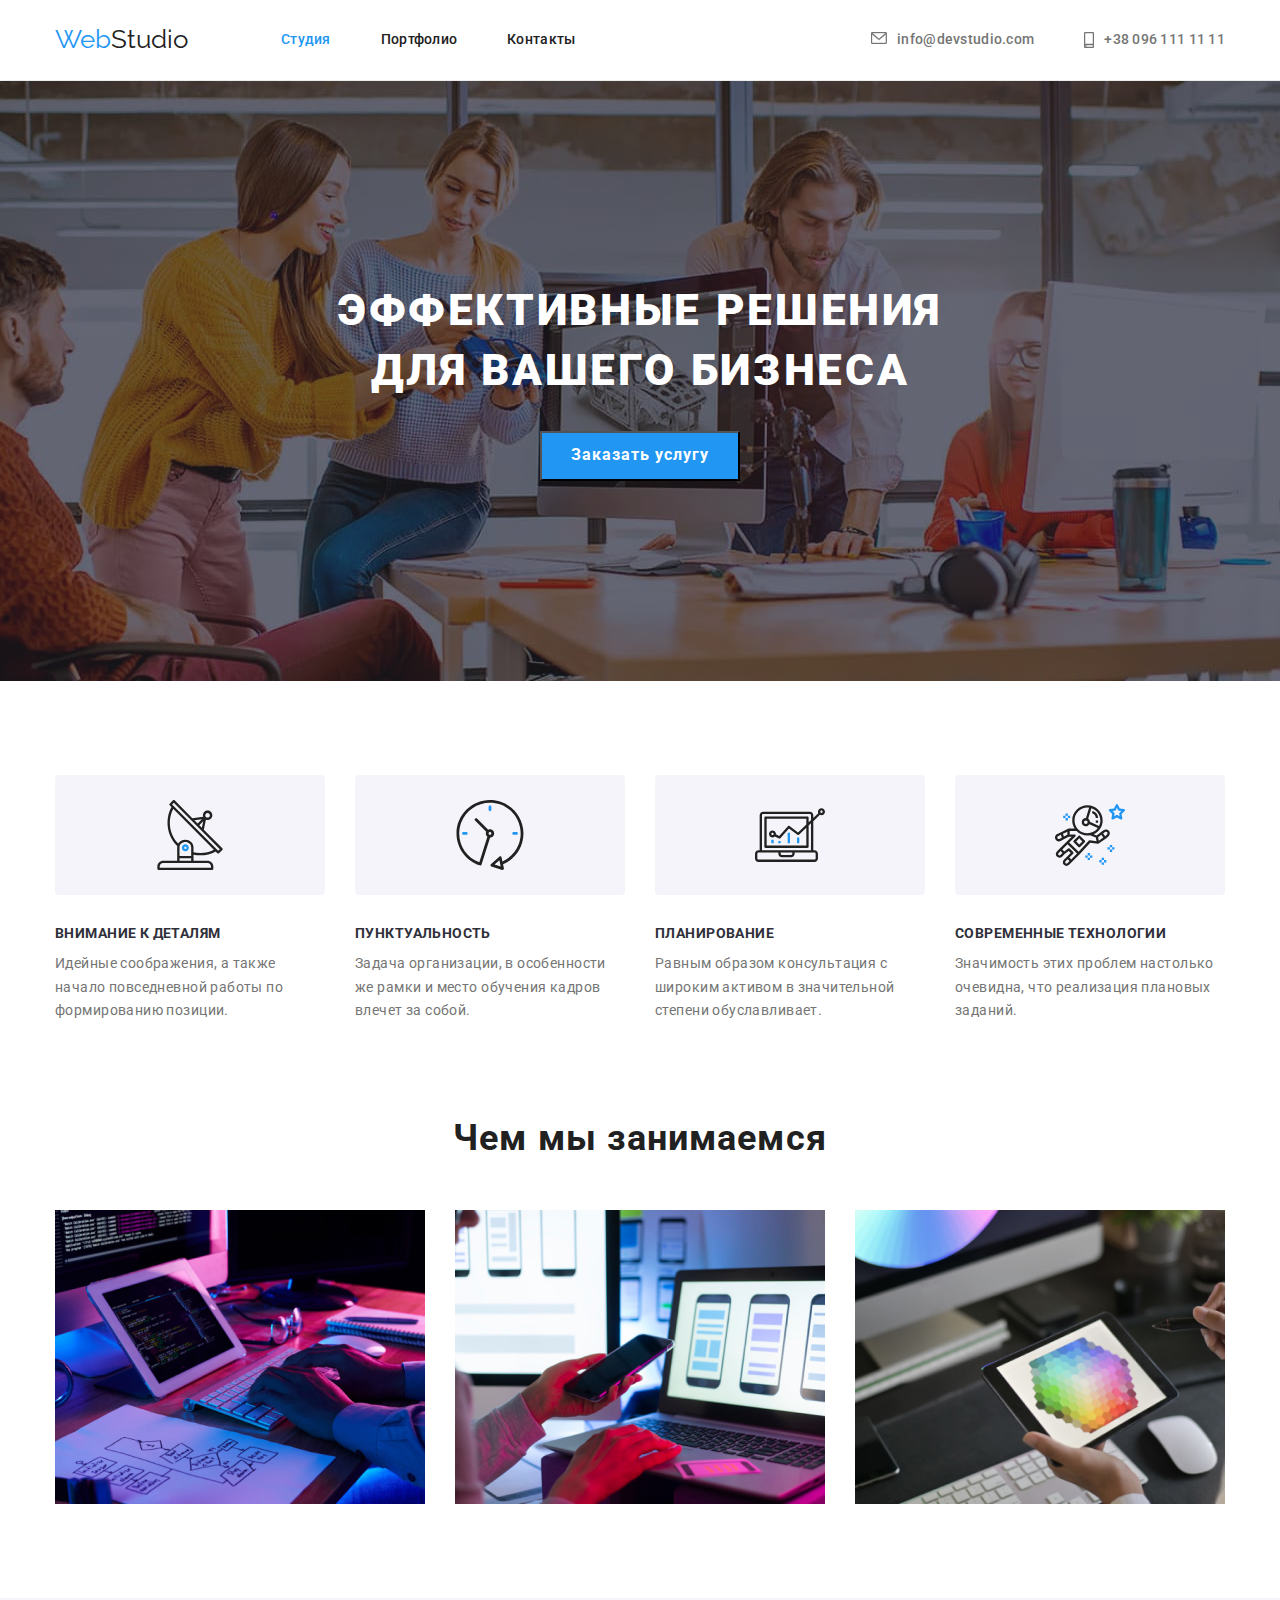
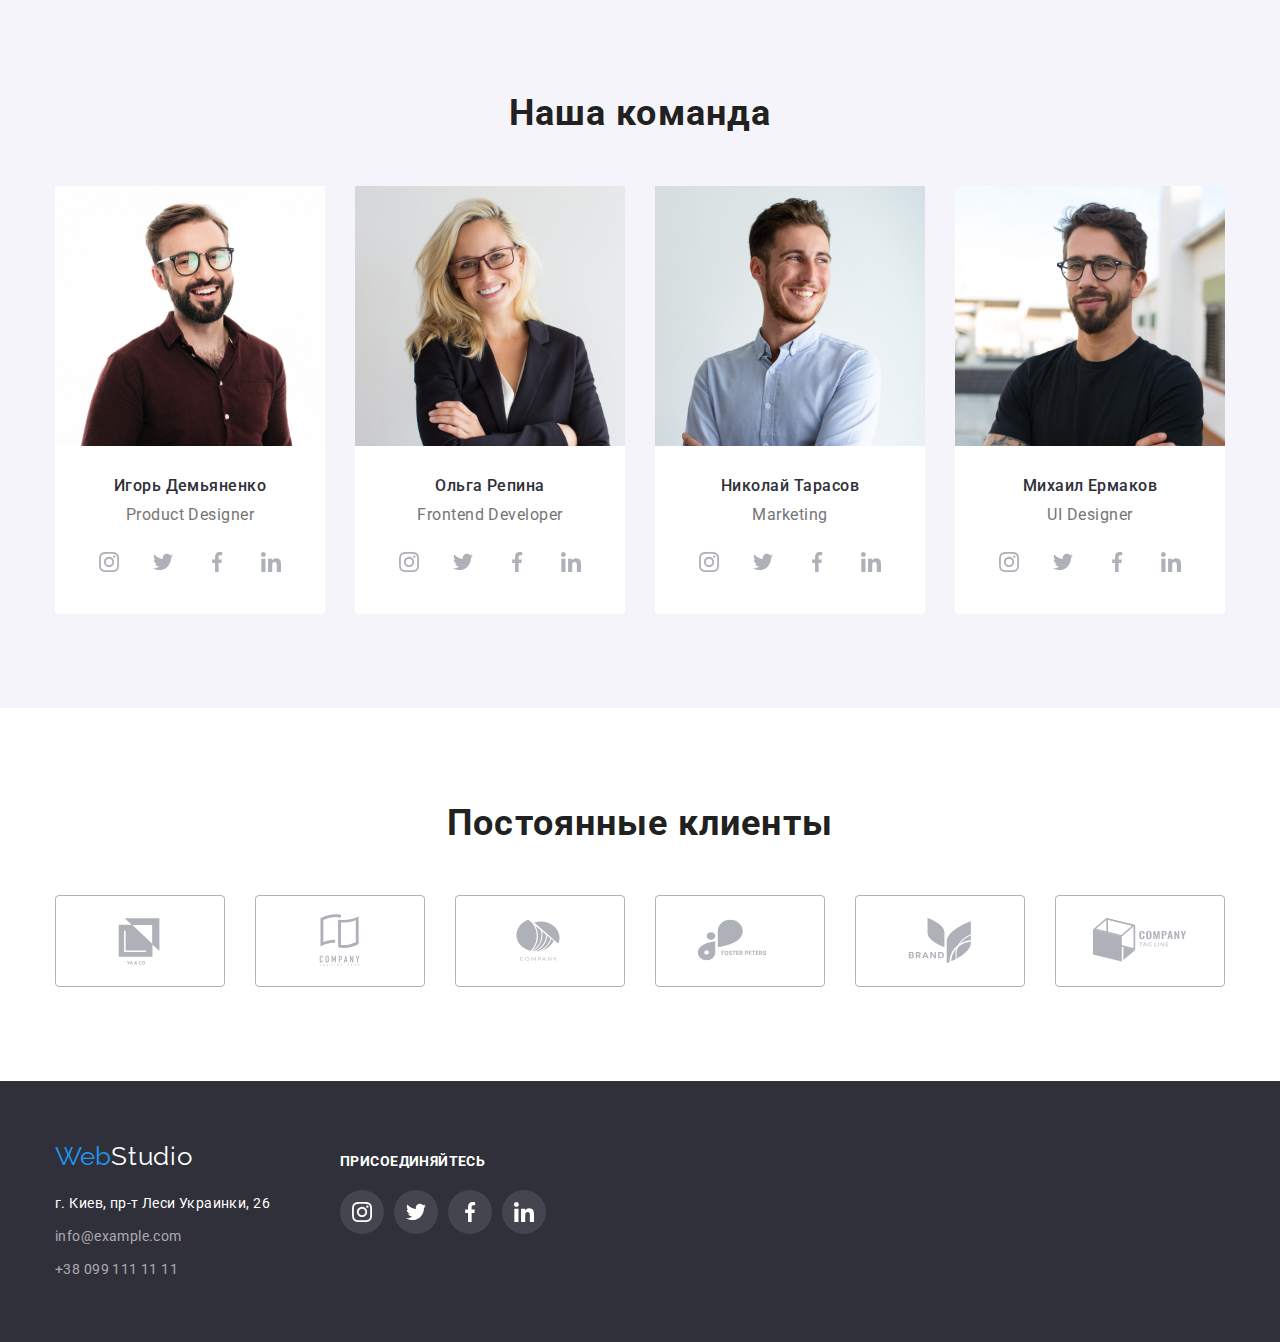
==== commit c2d7f316: "Добaвляет svg" ====
--- a/index.html
+++ b/index.html
@@ -340,56 +340,58 @@
     
     <footer class="footer">
         <div class="container container-footer">
-            <a href="./" class="сompany-logo">Web<span class="company-logo-white">Studio</span></a>
-            <address class="address">
-                <ul class="footer-items">
-                    <li class="footer-contacts">
-                        <a href="https://www.google.com.ua/maps/place/%D0%B1%D1%83%D0%BB.+%D0%9B%D0%B5%D1%81%D0%B8+%D0%A3%D0%BA%D1%80%D0%B0%D0%B8%D0%BD%D0%BA%D0%B8,+26,+%D0%9A%D0%B8%D0%B5%D0%B2,+02000/@50.4265807,30.5361918,17z/data=!3m1!4b1!4m5!3m4!1s0x40d4cf0e033ecbe9:0x57a4dffefec77da0!8m2!3d50.4265807!4d30.5383858?hl=ru"
-                            class="contacts" target="_blank">г. Киев, пр-т Леси Украинки, 26
+            <div class="footer-logo">
+                <a href="./" class="сompany-logo">Web<span class="company-logo-white">Studio</span></a>
+                <address class="address">
+                    <ul class="footer-items">
+                        <li class="footer-contacts">
+                            <a href="https://www.google.com.ua/maps/place/%D0%B1%D1%83%D0%BB.+%D0%9B%D0%B5%D1%81%D0%B8+%D0%A3%D0%BA%D1%80%D0%B0%D0%B8%D0%BD%D0%BA%D0%B8,+26,+%D0%9A%D0%B8%D0%B5%D0%B2,+02000/@50.4265807,30.5361918,17z/data=!3m1!4b1!4m5!3m4!1s0x40d4cf0e033ecbe9:0x57a4dffefec77da0!8m2!3d50.4265807!4d30.5383858?hl=ru"
+                                class="contacts" target="_blank">г. Киев, пр-т Леси Украинки, 26
+                            </a>
+                        </li>
+                        <li class="footer-contacts">
+                            <a href="mailto:info@example.com" class="contact">info@example.com</a>
+                        </li>
+                        <li class="footer-contacts">
+                            <a href="tel:+380991111111" class="contact">+38 099 111 11 11</a>
+                        </li>
+                    </ul>
+                </address>
+            </div>
+            <div class="footer-link">
+                <h3 class="footer-title">присоединяйтесь</h3>
+                <ul class="footer-networks">
+                    <li class="network">
+                        <a href="" class="footer-network-link">
+                            <svg class="footer-social-network" width="20" height="20">
+                                <use href="./img/icons-svg.svg#icon-instagram"></use>
+                            </svg>
                         </a>
                     </li>
-                    <li class="footer-contacts">
-                        <a href="mailto:info@example.com" class="contact">info@example.com</a>
-                    </li>
-                    <li class="footer-contacts">
-                        <a href="tel:+380991111111" class="contact">+38 099 111 11 11</a>
-                    </li>
-                </ul>
-            </address>
-        </div>
-        <div class="footer-link">
-            <h3 class="footer-title">присоединяйтесь</h3>
-            <ul class="footer-networks">
-                <li class="network">
-                    <a href="" class="footer-network-link">
-                        <svg class="footer-social-network" width="20" height="20">
-                            <use href="./img/icons-svg.svg#icon-instagram"></use>
-                        </svg>
-                    </a>
-                </li>
-                <li class="network">
-                    <a href="" class="footer-network-link">
-                        <svg class="footer-social-network" width="20" height="20">
-                            <use href="./img/icons-svg.svg#icon-twitter"></use>
-                        </svg>
-                    </a>
-                </li>
-                <li class="network">
-                    <a href="" class="footer-network-link">
-                        <svg class="footer-social-network" width="20" height="20">
-                            <use href="./img/icons-svg.svg#icon-facebook"></use>
-                        </svg>
-                    </a>
-        
-                </li>
-                <li class="network">
-                    <a href="" class="footer-network-link">
-                        <svg class="footer-social-network" width="20" height="20">
-                            <use href="./img/icons-svg.svg#icon-linkedin"></use>
-                        </svg>
-                    </a>
-                </li>
-            </ul>
+                    <li class="network">
+                        <a href="" class="footer-network-link">
+                            <svg class="footer-social-network" width="20" height="20">
+                                <use href="./img/icons-svg.svg#icon-twitter"></use>
+                            </svg>
+                        </a>
+                    </li>
+                    <li class="network">
+                        <a href="" class="footer-network-link">
+                            <svg class="footer-social-network" width="20" height="20">
+                                <use href="./img/icons-svg.svg#icon-facebook"></use>
+                            </svg>
+                        </a>
+            
+                    </li>
+                    <li class="network">
+                        <a href="" class="footer-network-link">
+                            <svg class="footer-social-network" width="20" height="20">
+                                <use href="./img/icons-svg.svg#icon-linkedin"></use>
+                            </svg>
+                        </a>
+                    </li>
+                </ul>
+            </div>
         </div>
     </footer>
         
--- a/css/styles.css
+++ b/css/styles.css
@@ -345,9 +345,10 @@
 
 .section-clients-logo:hover {
   border-color: var(--accent-color);
-}
-.section-clients-logo:hover .client-icon-logo { 
-  fill: var(--accent-color);
+  color: var(--accent-color);
+}
+.section-clients-logo:hover .client-icon-logo {
+  fill: currentColor;
 }
 .client-item:not(:last-child) {
   margin-right: 30px;
@@ -355,6 +356,7 @@
 .client-icon-logo {
   width: 106px;
   height: 60px;
+  fill: #AFB1B8;
 }
 
 /* Footer */
@@ -396,10 +398,14 @@
 .contacts:hover {
   color: var(--accent-color);
 }
-.container-footer .footer-link {
-  display: flex;
-  
-}
+.container-footer {
+  display: flex;
+}
+.footer-link {
+  padding-left: 70px;
+  padding-top: 12px;
+}
+
 .footer-title {
   color: var(--complementary-color);
   font-weight: bold;
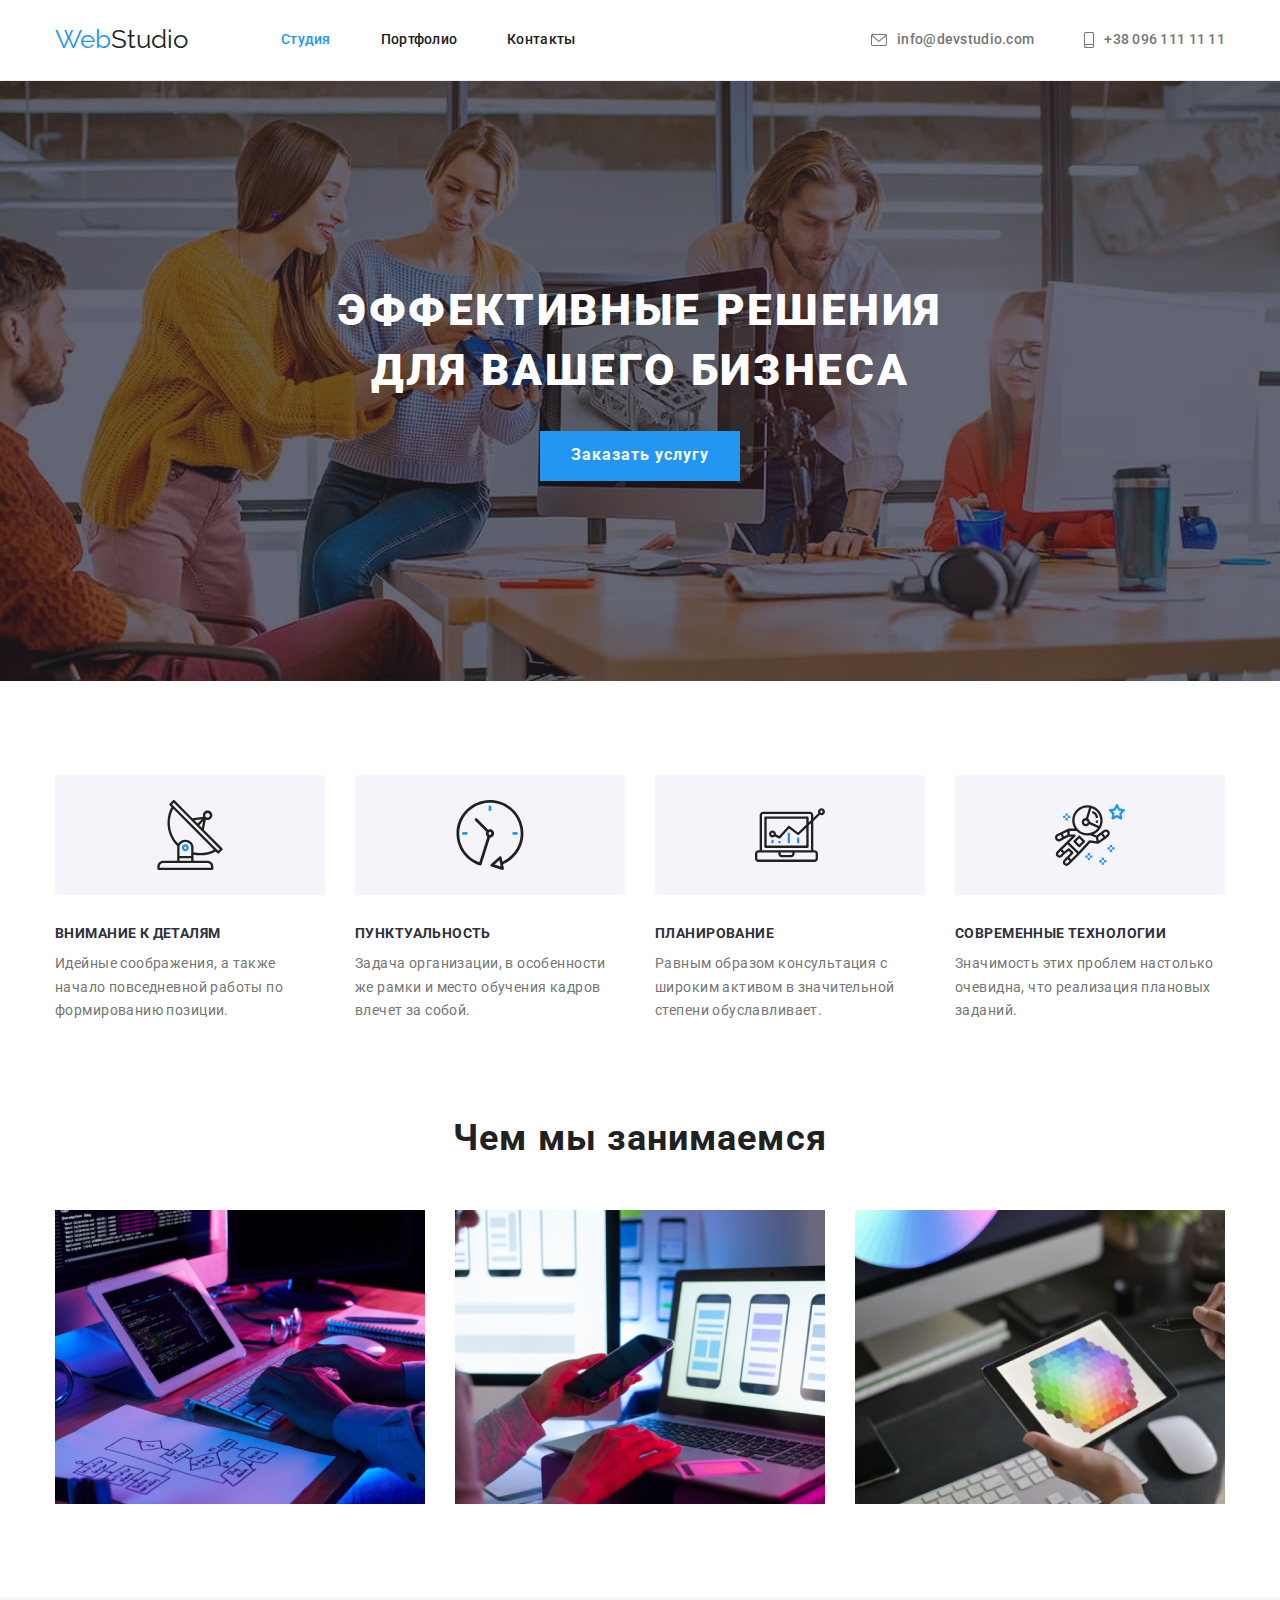
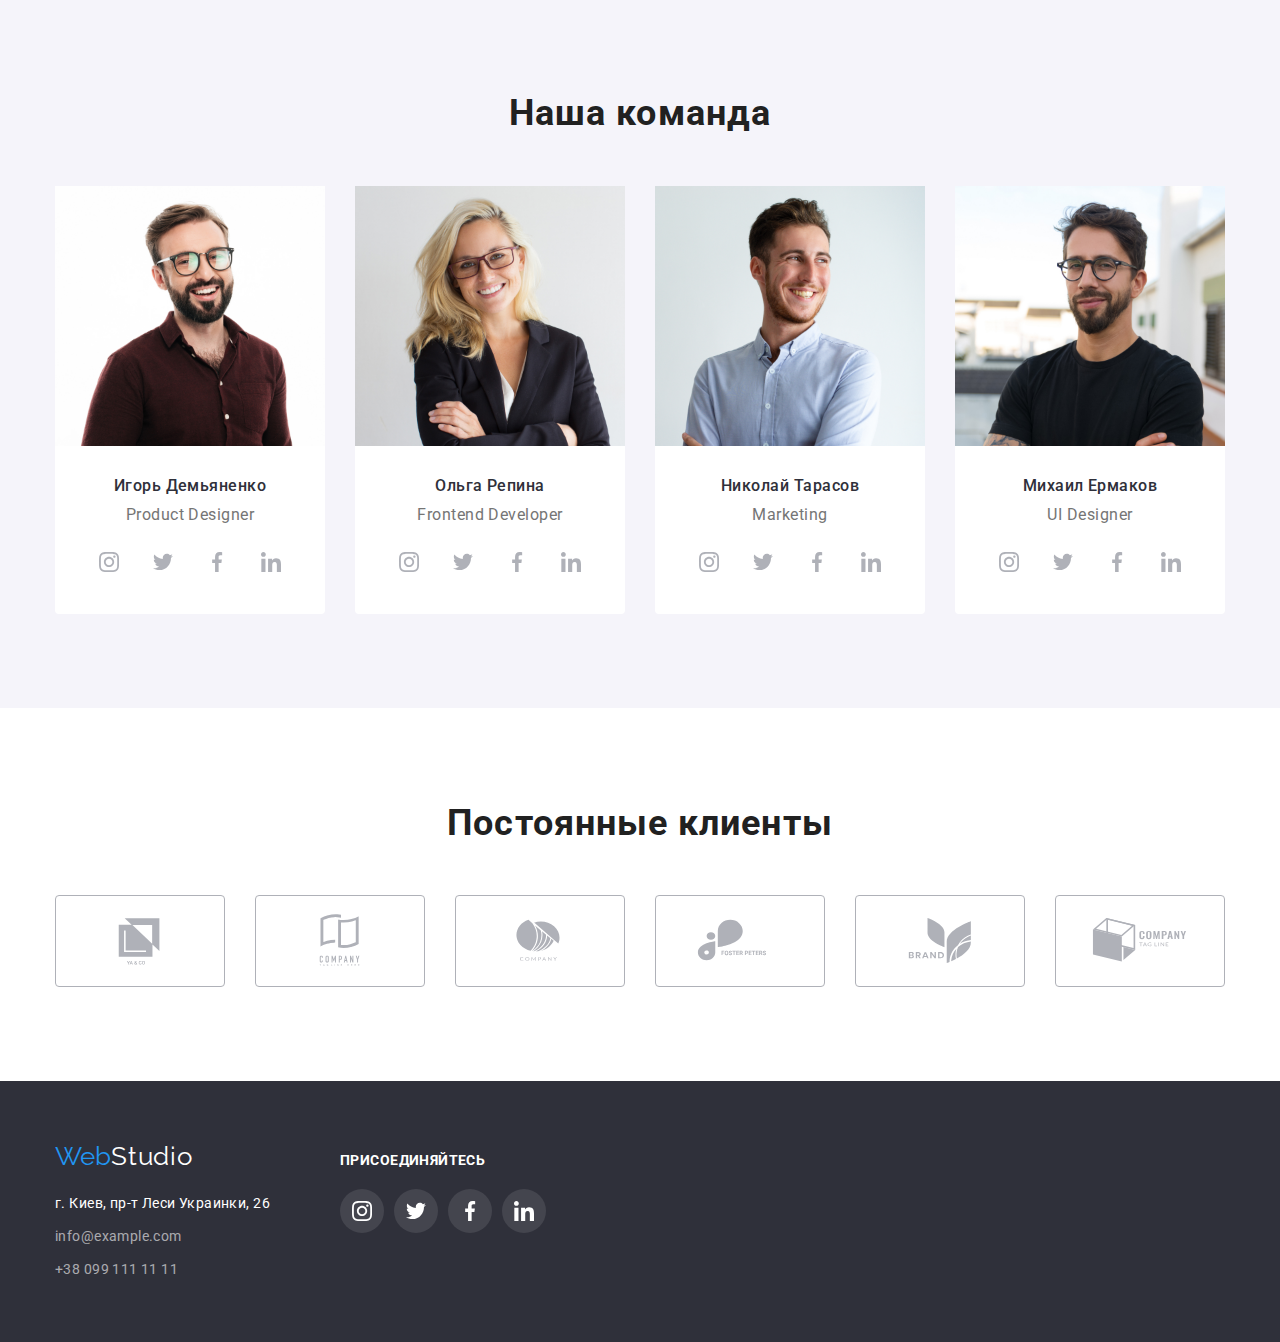
==== commit 14c86934: "Добавляет svg" ====
--- a/index.html
+++ b/index.html
@@ -41,7 +41,7 @@
         
         <!--Заказ услуги-->
         
-        <section class="hero overlay">
+        <section class="hero">
             <div class="container">
                 <h1 class="hero-title">Эффективные решения <br> для вашего бизнеса</h1>
                 <button type="button" class="button-clik">Заказать услугу</button>
@@ -290,46 +290,46 @@
                 <h2 class="section-clients">Постоянные клиенты</h2>
                 <ul class="section-clients-list">
                     <li class="client-item">
-                        <div class="section-clients-logo">
+                        <a href="" class="section-clients-logo">
                             <svg class="client-icon-logo">
                                 <use href="./img/icons-svg.svg#icon-Logo"></use>
                             </svg>
-                        </div>
-                    </li>
-                    <li class="client-item">
-                        <div class="section-clients-logo">
+                        </a>
+                    </li>
+                    <li class="client-item">
+                        <a href="" class="section-clients-logo">
                             <svg class="client-icon-logo">
                                 <use href="./img/icons-svg.svg#icon-Logo-1"></use>
                             </svg>
-                        </div>
-                    </li>
-                    <li class="client-item">
-                        <div class="section-clients-logo">
+                        </a>
+                    </li>
+                    <li class="client-item">
+                        <a href="" class="section-clients-logo">
                             <svg class="client-icon-logo">
                                 <use href="./img/icons-svg.svg#icon-Logo-2"></use>
                             </svg>
-                        </div>
-                    </li>
-                    <li class="client-item">
-                        <div class="section-clients-logo">
+                        </a>
+                    </li>
+                    <li class="client-item">
+                        <a href="" class="section-clients-logo">
                             <svg class="client-icon-logo">
                                 <use href="./img/icons-svg.svg#icon-Logo-3"></use>
                             </svg>
-                        </div>
-                    </li>
-                    <li class="client-item">
-                        <div class="section-clients-logo">
+                        </a>
+                    </li>
+                    <li class="client-item">
+                        <a href="" class="section-clients-logo">
                             <svg class="client-icon-logo">
                                 <use href="./img/icons-svg.svg#icon-Logo-4"></use>
                             </svg>
-                        </div>
-                    </li>
-                    <li class="client-item">
-                        <div class="section-clients-logo">
+                        </a>
+                    </li>
+                    <li class="client-item">
+                        <a href="" class="section-clients-logo">
                             <svg class="client-icon-logo">
                                 <use href="./img/icons-svg.svg#icon-Logo-5"></use>
                             </svg>
-                        </div>
+                        </a>
                     </li>
                 </ul>
             </div>
--- a/css/styles.css
+++ b/css/styles.css
@@ -58,16 +58,14 @@
   font-weight: 500;
   font-size: 14px;
   line-height: 1.14;
+  align-items: center;
 }
 .work-mail-li:not(:first-child) {
   margin-left: 50px;
 }
 .icon-mail-smartphone {
   margin-right: 10px;
-  stroke: currentColor; 
-}
-.icon-smartphone:hover {
-  stroke: var(--accent-color);
+  fill: currentColor; 
 }
 
 /* Main-nav-contact */
@@ -148,6 +146,17 @@
   text-align: center;
   padding-top: 200px;
   padding-bottom: 200px;
+
+  max-width: 1600px;
+  height: 600px;
+  margin-left: auto;
+  margin-right: auto;
+  background-image: linear-gradient(to right, rgba(47, 48, 58, 0.4),
+    rgba(47, 48, 58, 0.4)),
+  url(../img/Img\ hero.jpg);
+  background-repeat: no-repeat;
+  background-size: cover;
+  background-position: center;
 }
 .hero-title {
   letter-spacing: 0.06em;
@@ -160,19 +169,6 @@
 
   margin-bottom: 30px;
 }
-.overlay {
-  max-width: 1600px;
-  height: 600px;
-  margin-left: auto;
-  margin-right: auto;
-  background-image: linear-gradient(
-    to right, rgba(47, 48, 58, 0.4), 
-              rgba(47, 48, 58, 0.4)),
-  url(../img/Img\ hero.jpg);
-  background-repeat: no-repeat;
-  background-size: cover;
-  background-position: center;
-}
 .button-clik {
   letter-spacing: 0.06em;
   color: var(--complementary-color);
@@ -181,6 +177,7 @@
   font-weight: 700;
   font-size: 16px;
   line-height: 1.9;
+  border: transparent;
 
   padding: 10 32px;
   min-width: 200px;
@@ -311,7 +308,8 @@
 .network-link:focus {
   background-color: var(--accent-color);
 }
-.network-link:hover .link-social-network {
+.network-link:hover .link-social-network,
+.network-link:focus .link-social-network {
   fill: var(--complementary-color);
 }
 .link-social-network {
@@ -343,11 +341,13 @@
   justify-content: center;
 }
 
-.section-clients-logo:hover {
+.section-clients-logo:hover,
+.section-clients-logo:focus {
   border-color: var(--accent-color);
   color: var(--accent-color);
 }
-.section-clients-logo:hover .client-icon-logo {
+.section-clients-logo:hover .client-icon-logo,
+.section-clients-logo:focus .client-icon-logo {
   fill: currentColor;
 }
 .client-item:not(:last-child) {
@@ -400,10 +400,10 @@
 }
 .container-footer {
   display: flex;
+  align-items: baseline;
 }
 .footer-link {
-  padding-left: 70px;
-  padding-top: 12px;
+  margin-left: 70px;
 }
 
 .footer-title {
@@ -467,9 +467,9 @@
   background-color: #f5f4fa;
   cursor: pointer;
   font-weight: 500;
-
-  border-radius: 4px;
-  padding: 6 22px;
+  border: transparent;
+
+  padding: 6px 22px;
   min-width: 73px;
   min-height: 38px;
 }
@@ -477,9 +477,13 @@
   color: var(--complementary-color);
   background-color: var(--accent-color);
 }
-.pointer:hover {
+.pointer:hover,
+.pointer:focus {
   color: var(--complementary-color);
   background-color: var(--accent-color);
+  box-shadow: 0px 3px 1px rgba(0, 0, 0, 0.1),
+  0px 1px 2px rgba(0, 0, 0, 0.08),
+  0px 2px 2px rgba(0, 0, 0, 0.12);
 }
 
 /* Портфолио */
